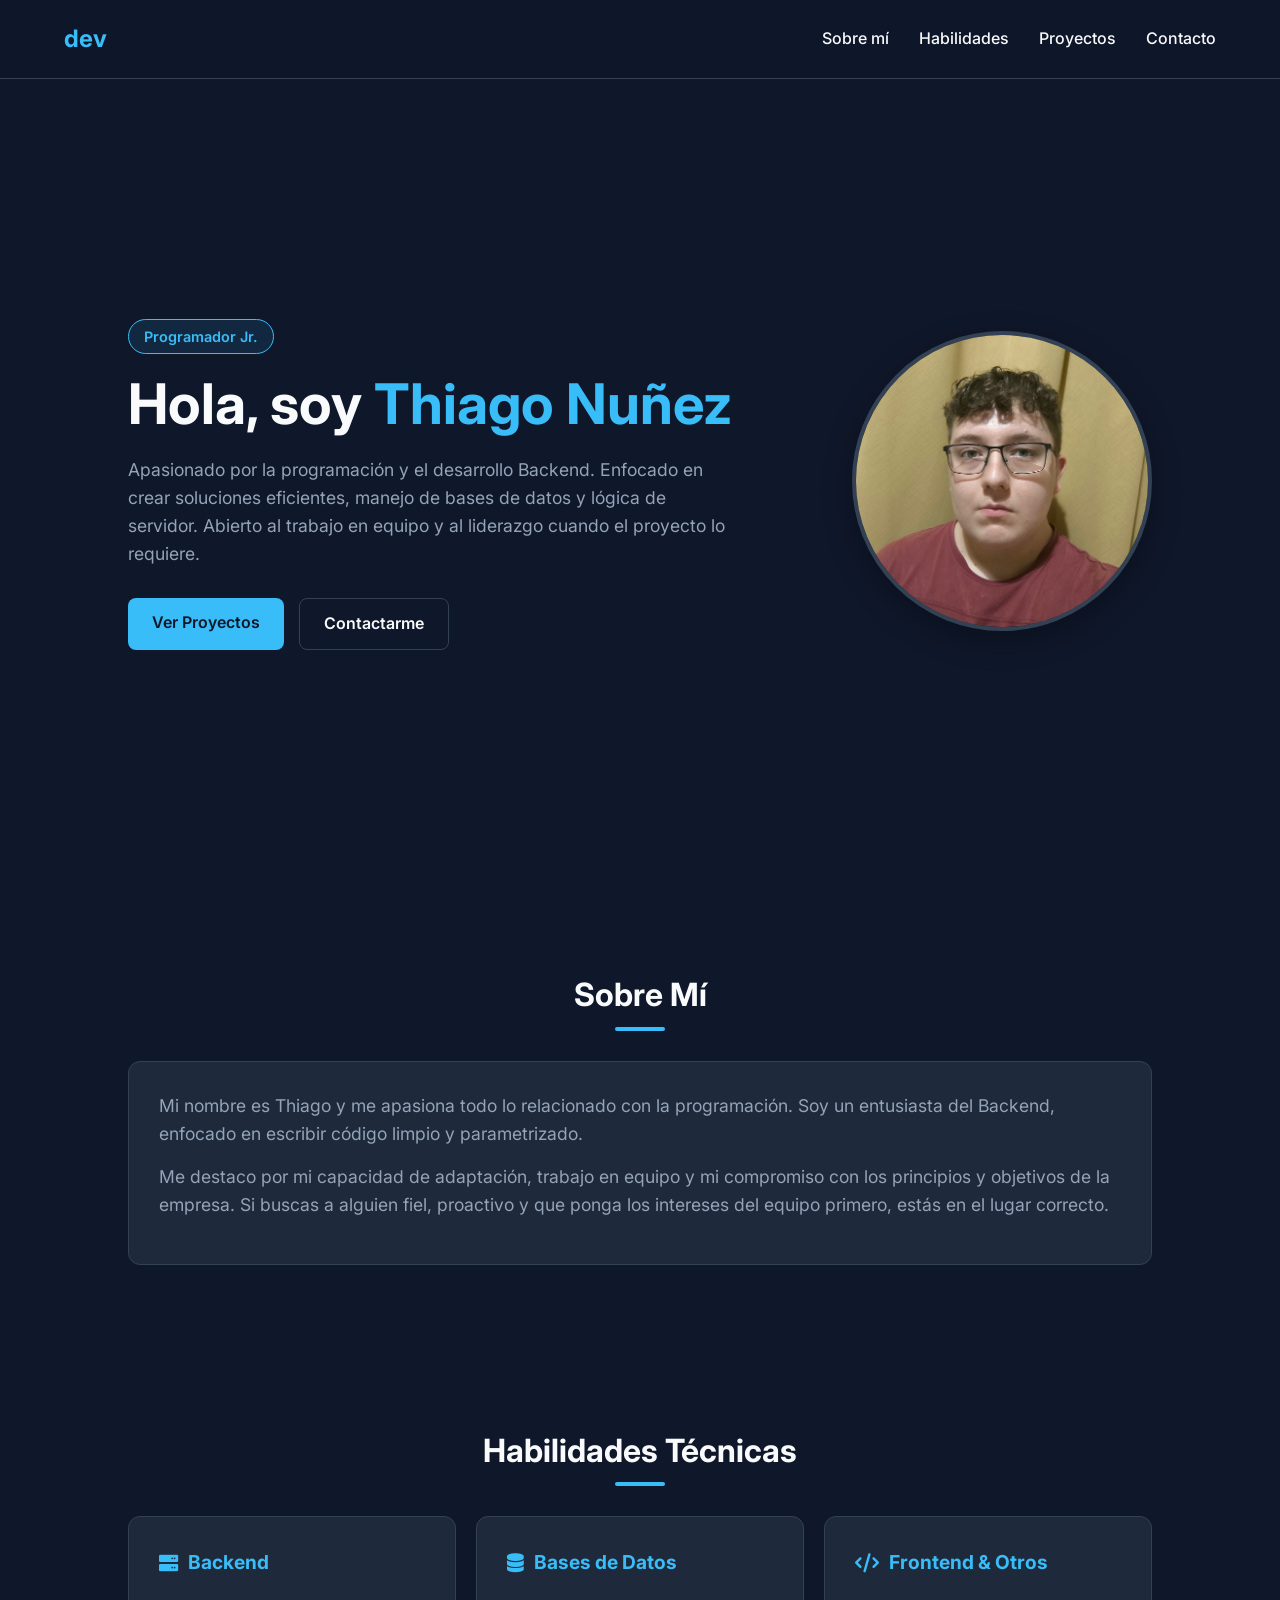
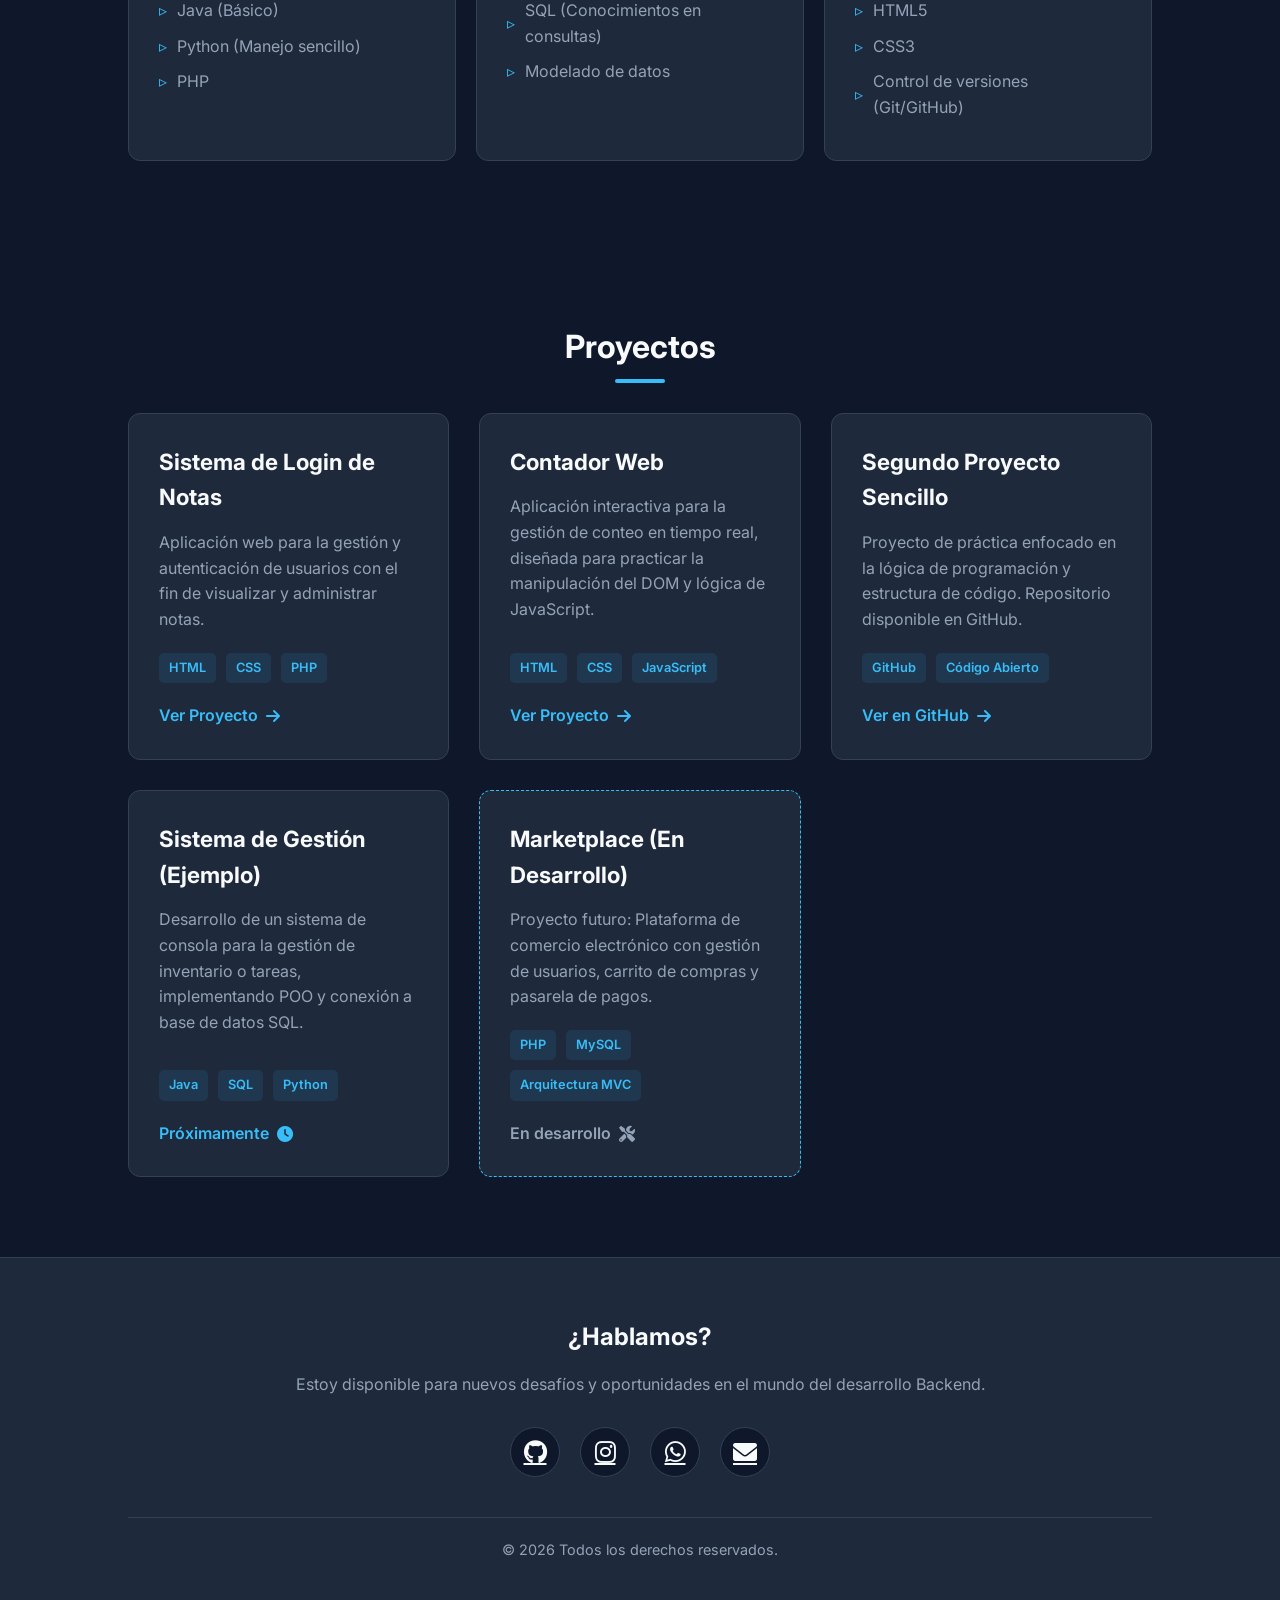
==== Potfolio-main/index.html @ 1dc5e12e "Primer commit: Estructura inicial del portfolio" ====
<!DOCTYPE html>
<html lang="es">
<head>
    <meta charset="UTF-8">
    <meta name="viewport" content="width=device-width, initial-scale=1.0">
    <title>Thiago Nuñez | Programador.jr</title>
    <!-- Fuente profesional de Google Fonts -->
    <link href="https://fonts.googleapis.com/css2?family=Inter:wght@300;400;600;700&display=swap" rel="stylesheet">
    <link rel="stylesheet" href="https://cdnjs.cloudflare.com/ajax/libs/font-awesome/6.0.0/css/all.min.css">
    <link rel="stylesheet" href="styles.css">
</head>
<body>

    <!-- Menú de navegación fijo y limpio -->
    <nav class="navbar">
        <div class="nav-brand">dev</div>
        <ul class="nav-links">
            <li><a href="#sobre-mi">Sobre mí</a></li>
            <li><a href="#habilidades">Habilidades</a></li>
            <li><a href="#proyectos">Proyectos</a></li>
            <li><a href="#contacto">Contacto</a></li>
        </ul>
    </nav>

    <!-- Sección Principal (Hero) -->
    <header id="hero" class="hero-section">
        <div class="hero-content">
            <div class="hero-text">
                <span class="badge">Programador Jr.</span>
                <h1>Hola, soy <span class="highlight">Thiago Nuñez</span></h1>
                <p>Apasionado por la programación y el desarrollo Backend. Enfocado en crear soluciones eficientes, manejo de bases de datos y lógica de servidor. Abierto al trabajo en equipo y al liderazgo cuando el proyecto lo requiere.</p>
                <div class="hero-buttons">
                    <a href="#proyectos" class="btn btn-primary">Ver Proyectos</a>
                    <a href="#contacto" class="btn btn-secondary">Contactarme</a>
                </div>
            </div>
            <div class="hero-image">
                <!-- Reemplaza 'avatar.jpg' por el nombre exacto de tu foto -->
                <img src="avatar.jpg" alt="Foto de Thiago Nuñez">
            </div>
        </div>
    </header>

    <!-- Sección Sobre Mí -->
    <section id="sobre-mi" class="section-container">
        <h2 class="section-title">Sobre Mí</h2>
        <div class="card about-card">
            <p>Mi nombre es Thiago y me apasiona todo lo relacionado con la programación. Soy un entusiasta del Backend, enfocado en escribir código limpio y parametrizado.</p>
            <p>Me destaco por mi capacidad de adaptación, trabajo en equipo y mi compromiso con los principios y objetivos de la empresa. Si buscas a alguien fiel, proactivo y que ponga los intereses del equipo primero, estás en el lugar correcto.</p>
        </div>
    </section>

    <!-- Sección de Habilidades (Tecnologías) -->
    <section id="habilidades" class="section-container">
        <h2 class="section-title">Habilidades Técnicas</h2>
        <div class="skills-grid">
            <div class="skill-category card">
                <h3><i class="fas fa-server"></i> Backend</h3>
                <ul>
                    <li>Java (Básico)</li>
                    <li>Python (Manejo sencillo)</li>
                    <li>PHP</li>
                </ul>
            </div>
            <div class="skill-category card">
                <h3><i class="fas fa-database"></i> Bases de Datos</h3>
                <ul>
                    <li>SQL (Conocimientos en consultas)</li>
                    <li>Modelado de datos</li>
                </ul>
            </div>
            <div class="skill-category card">
                <h3><i class="fas fa-code"></i> Frontend & Otros</h3>
                <ul>
                    <li>HTML5</li>
                    <li>CSS3</li>
                    <li>Control de versiones (Git/GitHub)</li>
                </ul>
            </div>
        </div>
    </section>

    <!-- Sección de Proyectos -->
    <section id="proyectos" class="section-container">
        <h2 class="section-title">Proyectos</h2>
        <div class="projects-grid">
            
            <!-- Proyecto 1 -->
            <div class="project-card card">
                <h3>Sistema de Login de Notas</h3>
                <p>Aplicación web para la gestión y autenticación de usuarios con el fin de visualizar y administrar notas.</p>
                <div class="tech-tags">
                    <span>HTML</span> <span>CSS</span> <span>PHP</span>
                </div>
                <a href="index.html" class="project-link" target="_blank">Ver Proyecto <i class="fas fa-arrow-right"></i></a>
            </div>

            <!-- Proyecto 2 -->
            <div class="project-card card">
                <h3>Contador Web</h3>
                <p>Aplicación interactiva para la gestión de conteo en tiempo real, diseñada para practicar la manipulación del DOM y lógica de JavaScript.</p>
                <div class="tech-tags">
                    <span>HTML</span> <span>CSS</span> <span>JavaScript</span>
                </div>
                <a href="contador.html" class="project-link" target="_blank">Ver Proyecto <i class="fas fa-arrow-right"></i></a>
            </div>

            <!-- Proyecto 3 (El que ya tenías) -->
            <div class="project-card card">
                <h3>Segundo Proyecto Sencillo</h3>
                <p>Proyecto de práctica enfocado en la lógica de programación y estructura de código. Repositorio disponible en GitHub.</p>
                <div class="tech-tags">
                    <span>GitHub</span> <span>Código Abierto</span>
                </div>
                <a href="https://github.com/The-wolfire/second-project" class="project-link" target="_blank">Ver en GitHub <i class="fas fa-arrow-right"></i></a>
            </div>

            <!-- Proyecto 4 (Nuevo - Ejemplo Java/Python) -->
            <div class="project-card card">
                <h3>Sistema de Gestión (Ejemplo)</h3>
                <p>Desarrollo de un sistema de consola para la gestión de inventario o tareas, implementando POO y conexión a base de datos SQL.</p>
                <div class="tech-tags">
                    <span>Java</span> <span>SQL</span> <span>Python</span>
                </div>
                <a href="#" class="project-link" target="_blank">Próximamente <i class="fas fa-clock"></i></a>
            </div>

            <!-- Proyecto 5 (Marketplace - Futuro) -->
            <div class="project-card card future-project">
                <h3>Marketplace (En Desarrollo)</h3>
                <p>Proyecto futuro: Plataforma de comercio electrónico con gestión de usuarios, carrito de compras y pasarela de pagos.</p>
                <div class="tech-tags">
                    <span>PHP</span> <span>MySQL</span> <span>Arquitectura MVC</span>
                </div>
                <a href="#" class="project-link disabled" target="_blank">En desarrollo <i class="fas fa-tools"></i></a>
            </div>

        </div>
    </section>

    <!-- Sección de Contacto / Footer -->
    <footer id="contacto">
        <div class="footer-content">
            <h2>¿Hablamos?</h2>
            <p>Estoy disponible para nuevos desafíos y oportunidades en el mundo del desarrollo Backend.</p>
            <div class="social-icons">
                <a href="https://github.com/The-wolfire" target="_blank" title="GitHub"><i class="fab fa-github"></i></a>
                <a href="https://www.instagram.com/rulos_dorados_/" target="_blank" title="Instagram"><i class="fab fa-instagram"></i></a>
                <a href="https://wa.me/3764383611" target="_blank" title="WhatsApp"><i class="fab fa-whatsapp"></i></a>
                <a href="mailto:tu-correo@gmail.com" title="Email"><i class="fas fa-envelope"></i></a>
            </div>
            <p class="copyright">&copy; 2026 Todos los derechos reservados.</p>
        </div>
    </footer>

    <script src="script.js"></script>
</body>
</html>
---- Potfolio-main/styles.css ----
/* Variables de Diseño */
:root {
    --bg-color: #0f172a; /* Azul grisáceo muy oscuro */
    --card-bg: #1e293b;
    --text-main: #f8fafc;
    --text-muted: #94a3b8;
    --accent-color: #38bdf8; /* Azul brillante */
    --accent-hover: #0ea5e9;
    --border-color: #334155;
}

* {
    margin: 0;
    padding: 0;
    box-sizing: border-box;
    font-family: 'Inter', sans-serif;
}

body {
    background-color: var(--bg-color);
    color: var(--text-main);
    line-height: 1.6;
}

/* Navegación */
.navbar {
    display: flex;
    justify-content: space-between;
    align-items: center;
    padding: 20px 5%;
    background-color: rgba(15, 23, 42, 0.9);
    backdrop-filter: blur(10px);
    position: sticky;
    top: 0;
    z-index: 1000;
    border-bottom: 1px solid var(--border-color);
}

.nav-brand {
    font-size: 1.5rem;
    font-weight: 700;
    color: var(--accent-color);
}

.nav-links {
    display: flex;
    list-style: none;
    gap: 30px;
}

.nav-links a {
    color: var(--text-main);
    text-decoration: none;
    font-weight: 500;
    transition: color 0.3s;
}

.nav-links a:hover {
    color: var(--accent-color);
}

/* Hero Section */
.hero-section {
    min-height: 90vh;
    display: flex;
    align-items: center;
    padding: 0 10%;
}

.hero-content {
    display: flex;
    align-items: center;
    justify-content: space-between;
    gap: 50px;
    width: 100%;
}

.hero-text {
    flex: 1;
}

.badge {
    background-color: rgba(56, 189, 248, 0.1);
    color: var(--accent-color);
    padding: 5px 15px;
    border-radius: 20px;
    font-size: 0.9rem;
    font-weight: 600;
    display: inline-block;
    margin-bottom: 20px;
    border: 1px solid var(--accent-color);
}

.hero-text h1 {
    font-size: 3.5rem;
    line-height: 1.1;
    margin-bottom: 20px;
}

.highlight {
    color: var(--accent-color);
}

.hero-text p {
    color: var(--text-muted);
    font-size: 1.1rem;
    margin-bottom: 30px;
    max-width: 600px;
}

.hero-buttons {
    display: flex;
    gap: 15px;
}

.btn {
    padding: 12px 24px;
    border-radius: 8px;
    text-decoration: none;
    font-weight: 600;
    transition: all 0.3s;
}

.btn-primary {
    background-color: var(--accent-color);
    color: var(--bg-color);
}

.btn-primary:hover {
    background-color: var(--accent-hover);
    transform: translateY(-2px);
}

.btn-secondary {
    border: 1px solid var(--border-color);
    color: var(--text-main);
}

.btn-secondary:hover {
    border-color: var(--accent-color);
    color: var(--accent-color);
}

.hero-image img {
    width: 300px;
    height: 300px;
    border-radius: 50%;
    object-fit: cover;
    border: 4px solid var(--border-color);
    box-shadow: 0 10px 30px rgba(0, 0, 0, 0.3);
}

/* Secciones Generales */
.section-container {
    padding: 80px 10%;
}

.section-title {
    font-size: 2rem;
    margin-bottom: 40px;
    text-align: center;
    position: relative;
}

.section-title::after {
    content: '';
    width: 50px;
    height: 4px;
    background-color: var(--accent-color);
    position: absolute;
    bottom: -10px;
    left: 50%;
    transform: translateX(-50%);
    border-radius: 2px;
}

/* Tarjetas (Cards) */
.card {
    background-color: var(--card-bg);
    border: 1px solid var(--border-color);
    border-radius: 12px;
    padding: 30px;
    transition: transform 0.3s, box-shadow 0.3s;
}

.card:hover {
    transform: translateY(-5px);
    box-shadow: 0 10px 20px rgba(0,0,0,0.2);
}

/* Sobre mí */
.about-card p {
    color: var(--text-muted);
    font-size: 1.1rem;
    margin-bottom: 15px;
}

/* Habilidades */
.skills-grid {
    display: grid;
    grid-template-columns: repeat(auto-fit, minmax(250px, 1fr));
    gap: 20px;
}

.skill-category h3 {
    color: var(--accent-color);
    margin-bottom: 20px;
    font-size: 1.2rem;
    display: flex;
    align-items: center;
    gap: 10px;
}

.skill-category ul {
    list-style: none;
}

.skill-category li {
    margin-bottom: 10px;
    color: var(--text-muted);
    display: flex;
    align-items: center;
}

.skill-category li::before {
    content: '▹';
    color: var(--accent-color);
    margin-right: 10px;
}

/* Proyectos */
.projects-grid {
    display: grid;
    grid-template-columns: repeat(auto-fit, minmax(300px, 1fr));
    gap: 30px;
}

.project-card {
    display: flex;
    flex-direction: column;
}

.project-card h3 {
    margin-bottom: 15px;
    font-size: 1.4rem;
}

.project-card p {
    color: var(--text-muted);
    margin-bottom: 20px;
    flex-grow: 1;
}

.tech-tags {
    display: flex;
    flex-wrap: wrap;
    gap: 10px;
    margin-bottom: 20px;
}

.tech-tags span {
    background-color: rgba(56, 189, 248, 0.1);
    color: var(--accent-color);
    padding: 5px 10px;
    border-radius: 5px;
    font-size: 0.8rem;
    font-weight: 600;
}

.project-link {
    color: var(--accent-color);
    text-decoration: none;
    font-weight: 600;
    display: flex;
    align-items: center;
    gap: 8px;
    transition: gap 0.3s;
}

.project-link:hover {
    gap: 12px;
}

.project-link.disabled {
    color: var(--text-muted);
    cursor: not-allowed;
}

.future-project {
    border: 1px dashed var(--accent-color);
    opacity: 0.8;
}

/* Footer */
footer {
    background-color: var(--card-bg);
    padding: 60px 10% 30px;
    text-align: center;
    border-top: 1px solid var(--border-color);
}

.footer-content h2 {
    margin-bottom: 15px;
}

.footer-content p {
    color: var(--text-muted);
    margin-bottom: 30px;
}

.social-icons {
    display: flex;
    justify-content: center;
    gap: 20px;
    margin-bottom: 40px;
}

.social-icons a {
    color: var(--text-main);
    font-size: 1.5rem;
    background-color: var(--bg-color);
    width: 50px;
    height: 50px;
    display: flex;
    align-items: center;
    justify-content: center;
    border-radius: 50%;
    border: 1px solid var(--border-color);
    transition: all 0.3s;
}

.social-icons a:hover {
    color: var(--accent-color);
    border-color: var(--accent-color);
    transform: translateY(-3px);
}

.copyright {
    font-size: 0.9rem;
    color: var(--text-muted);
    border-top: 1px solid var(--border-color);
    padding-top: 20px;
}

/* Responsivo para Móviles */
@media (max-width: 768px) {
    .hero-content {
        flex-direction: column-reverse;
        text-align: center;
        padding-top: 40px;
    }

    .hero-text h1 {
        font-size: 2.5rem;
    }

    .hero-text p {
        margin: 0 auto 30px;
    }

    .hero-buttons {
        justify-content: center;
    }

    .hero-image img {
        width: 200px;
        height: 200px;
    }

    .nav-links {
        display: none; /* Puedes agregar un menú hamburguesa aquí después */
    }
}
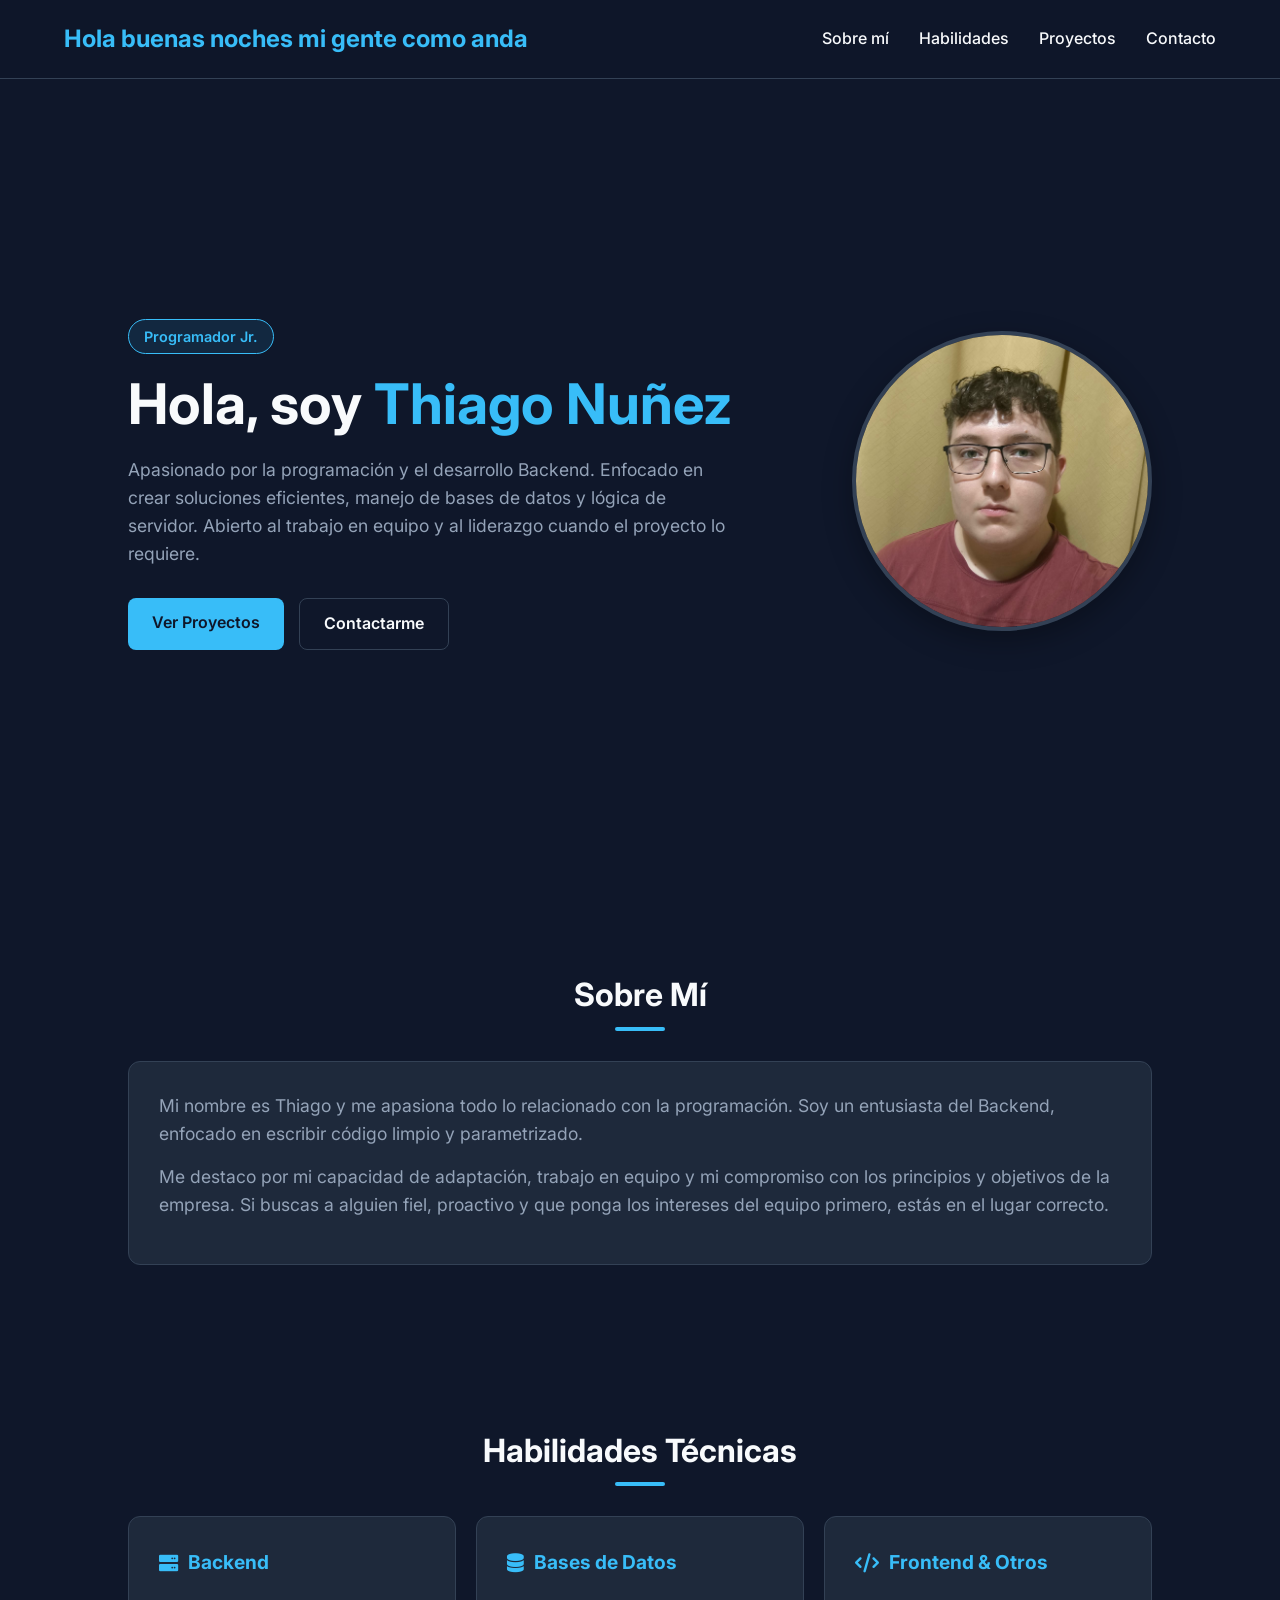
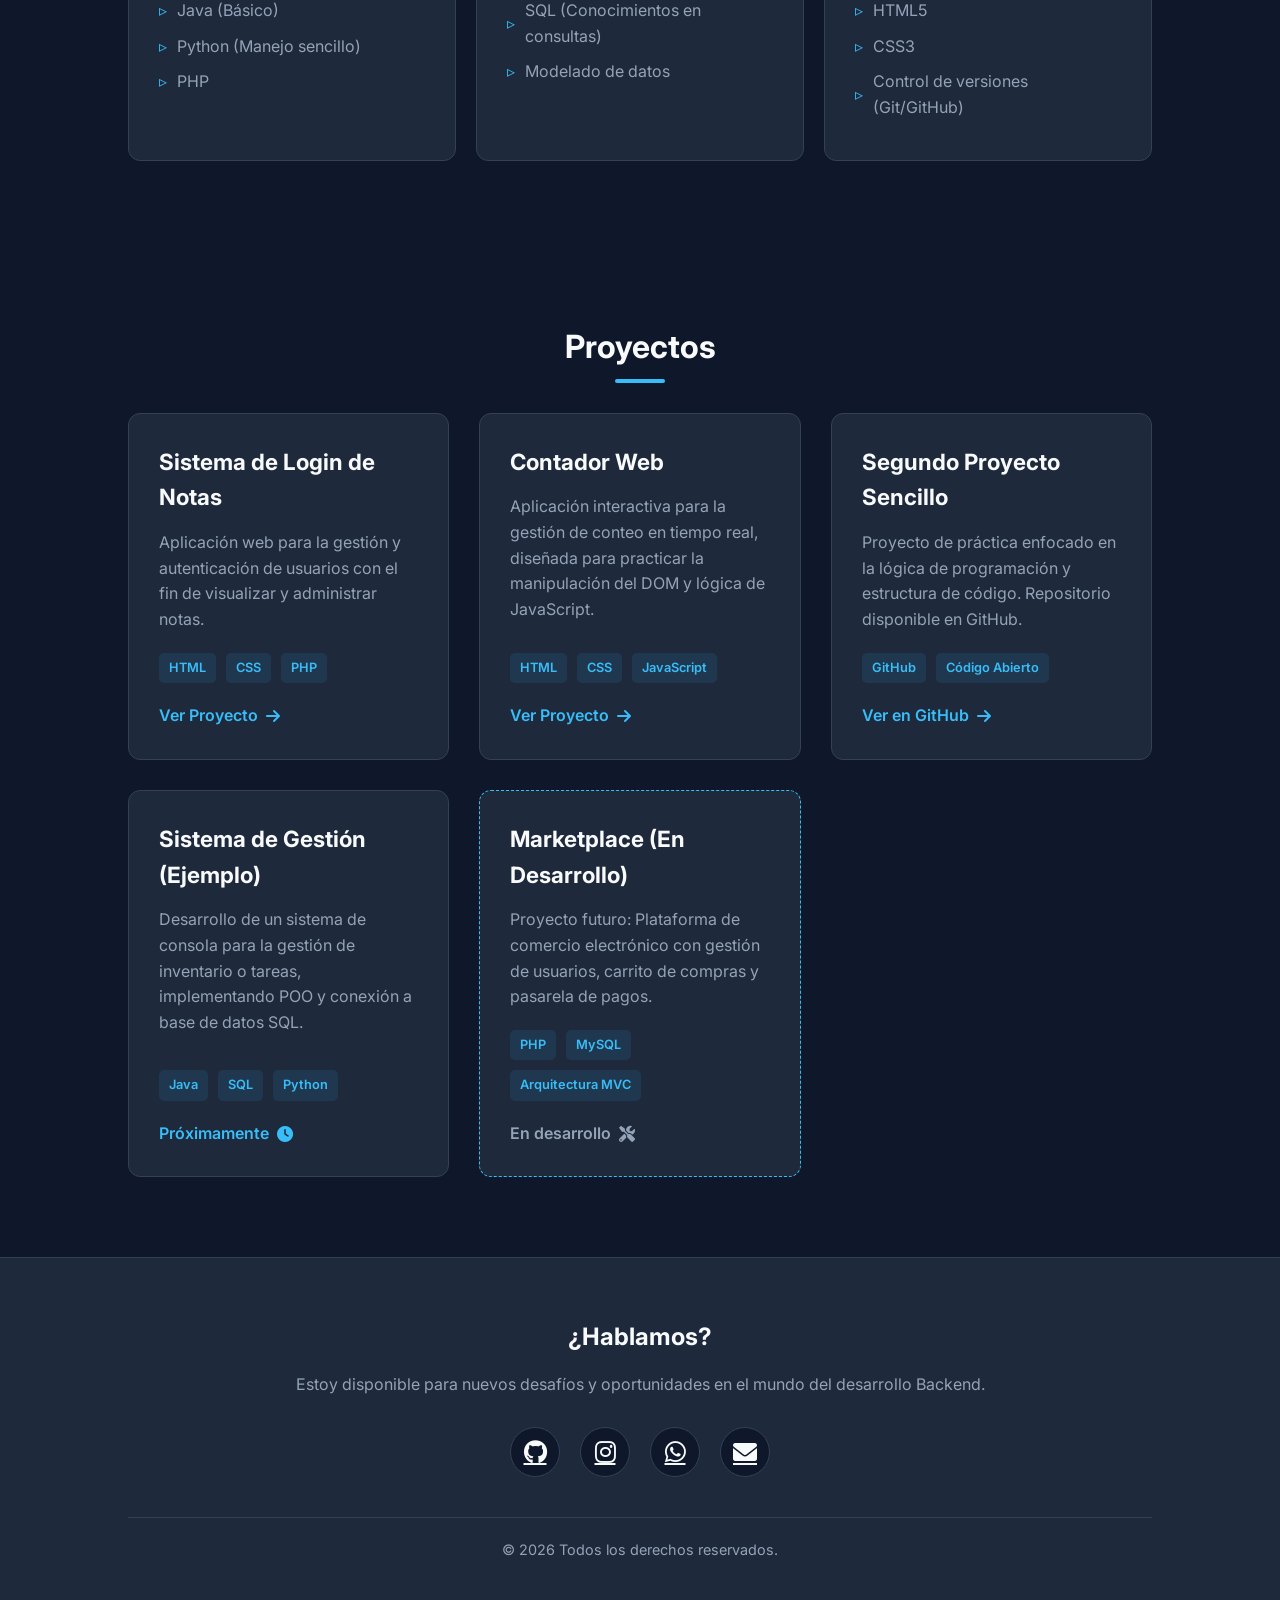
==== commit 2edfe015: "Prueba que todo funcione" ====
--- a/Potfolio-main/index.html
+++ b/Potfolio-main/index.html
@@ -13,7 +13,7 @@
 
     <!-- Menú de navegación fijo y limpio -->
     <nav class="navbar">
-        <div class="nav-brand">dev</div>
+        <div class="nav-brand">Hola buenas noches mi gente como anda</div>
         <ul class="nav-links">
             <li><a href="#sobre-mi">Sobre mí</a></li>
             <li><a href="#habilidades">Habilidades</a></li>
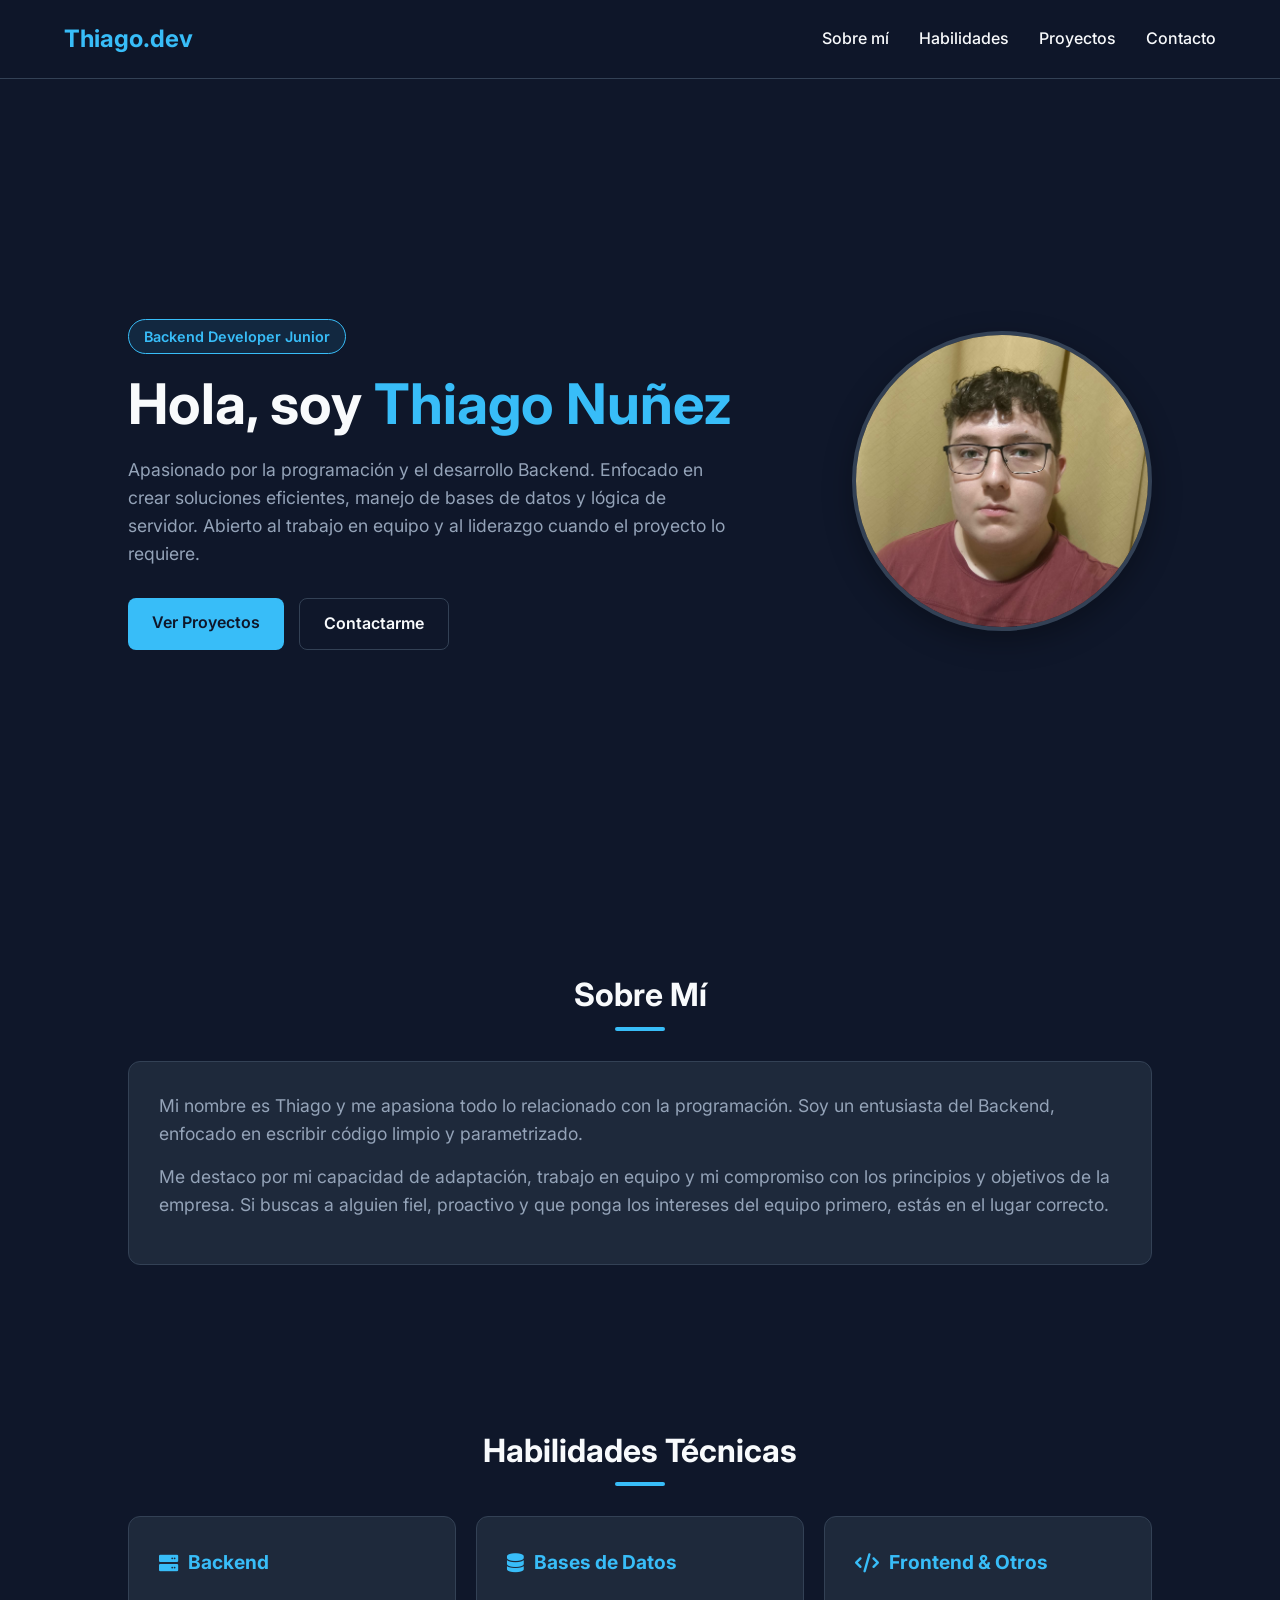
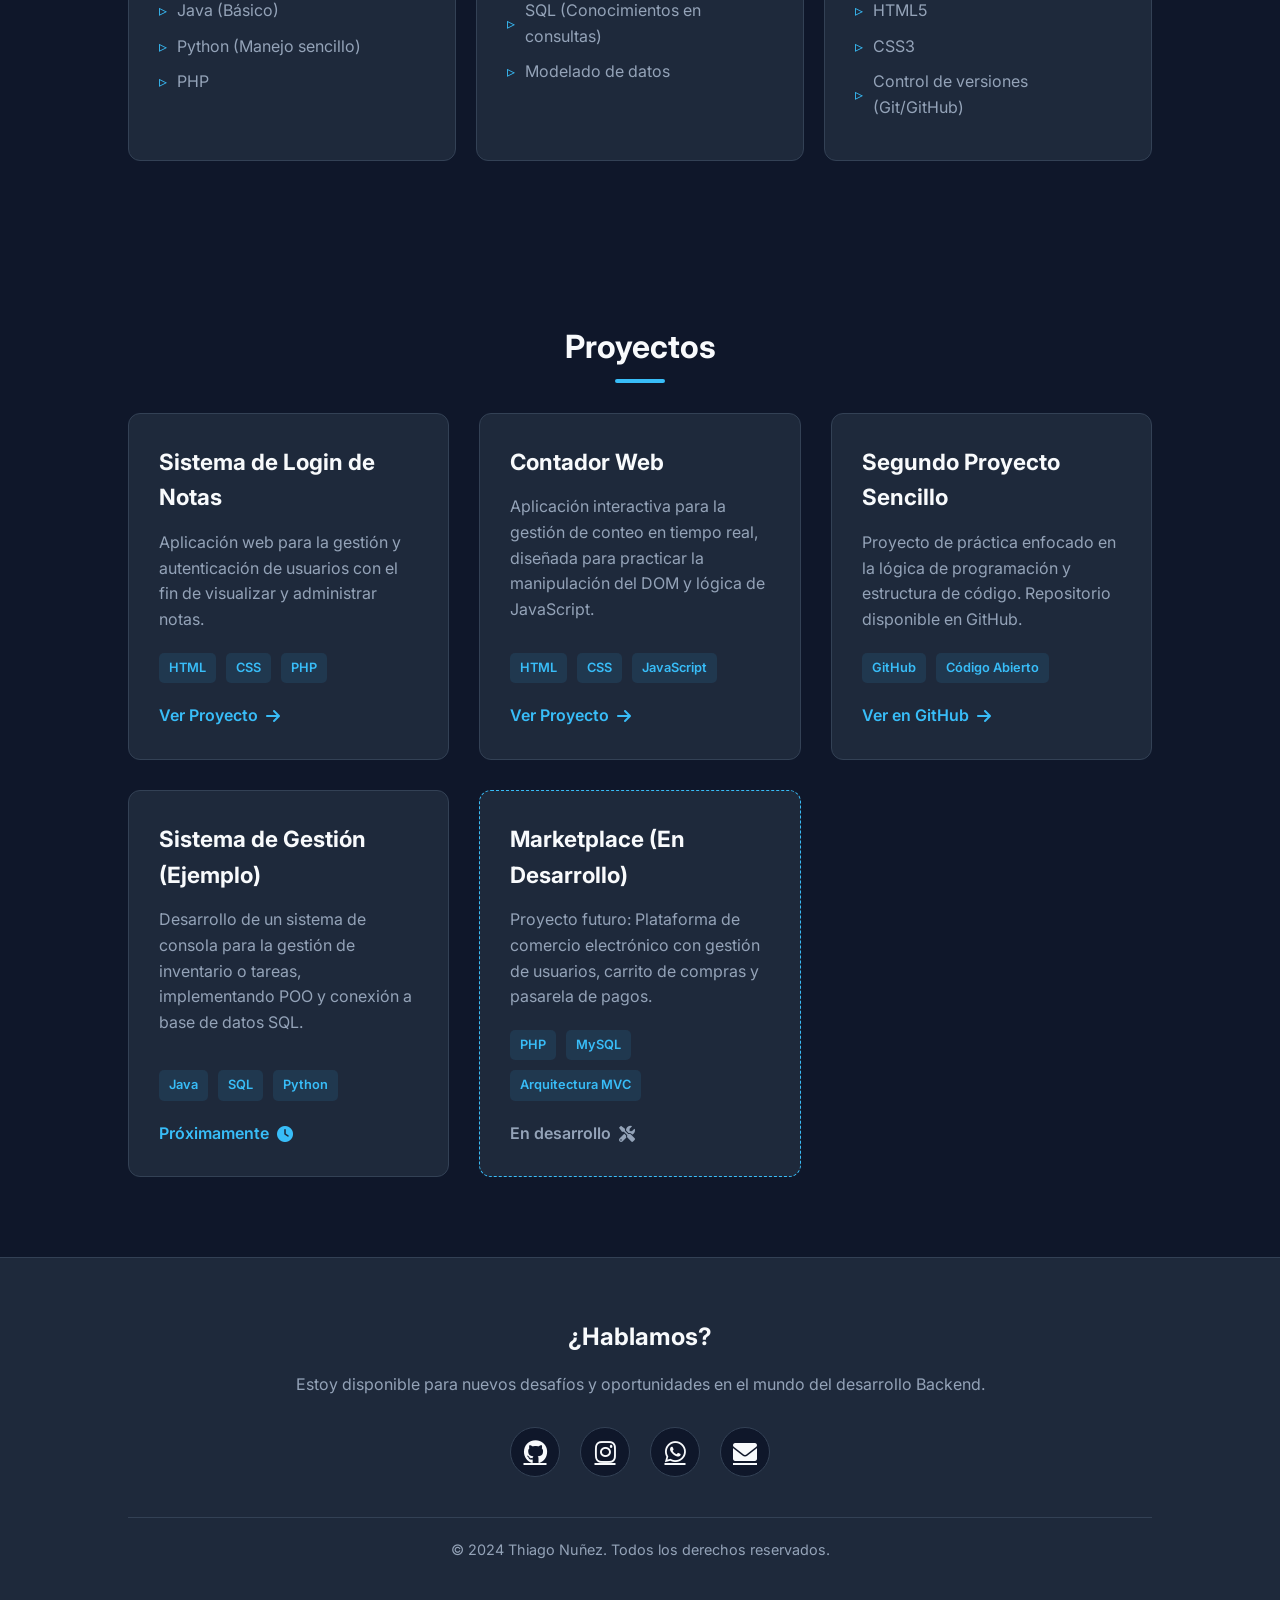
==== commit 4cd43176: "Prueba que todo funcione" ====
--- a/Potfolio-main/index.html
+++ b/Potfolio-main/index.html
@@ -3,7 +3,7 @@
 <head>
     <meta charset="UTF-8">
     <meta name="viewport" content="width=device-width, initial-scale=1.0">
-    <title>Thiago Nuñez | Programador.jr</title>
+    <title>Thiago Nuñez | Backend Developer</title>
     <!-- Fuente profesional de Google Fonts -->
     <link href="https://fonts.googleapis.com/css2?family=Inter:wght@300;400;600;700&display=swap" rel="stylesheet">
     <link rel="stylesheet" href="https://cdnjs.cloudflare.com/ajax/libs/font-awesome/6.0.0/css/all.min.css">
@@ -13,7 +13,7 @@
 
     <!-- Menú de navegación fijo y limpio -->
     <nav class="navbar">
-        <div class="nav-brand">Hola buenas noches mi gente como anda</div>
+        <div class="nav-brand">Thiago.dev</div>
         <ul class="nav-links">
             <li><a href="#sobre-mi">Sobre mí</a></li>
             <li><a href="#habilidades">Habilidades</a></li>
@@ -26,7 +26,7 @@
     <header id="hero" class="hero-section">
         <div class="hero-content">
             <div class="hero-text">
-                <span class="badge">Programador Jr.</span>
+                <span class="badge">Backend Developer Junior</span>
                 <h1>Hola, soy <span class="highlight">Thiago Nuñez</span></h1>
                 <p>Apasionado por la programación y el desarrollo Backend. Enfocado en crear soluciones eficientes, manejo de bases de datos y lógica de servidor. Abierto al trabajo en equipo y al liderazgo cuando el proyecto lo requiere.</p>
                 <div class="hero-buttons">
@@ -149,7 +149,7 @@
                 <a href="https://wa.me/3764383611" target="_blank" title="WhatsApp"><i class="fab fa-whatsapp"></i></a>
                 <a href="mailto:tu-correo@gmail.com" title="Email"><i class="fas fa-envelope"></i></a>
             </div>
-            <p class="copyright">&copy; 2026 Todos los derechos reservados.</p>
+            <p class="copyright">&copy; 2024 Thiago Nuñez. Todos los derechos reservados.</p>
         </div>
     </footer>
 
